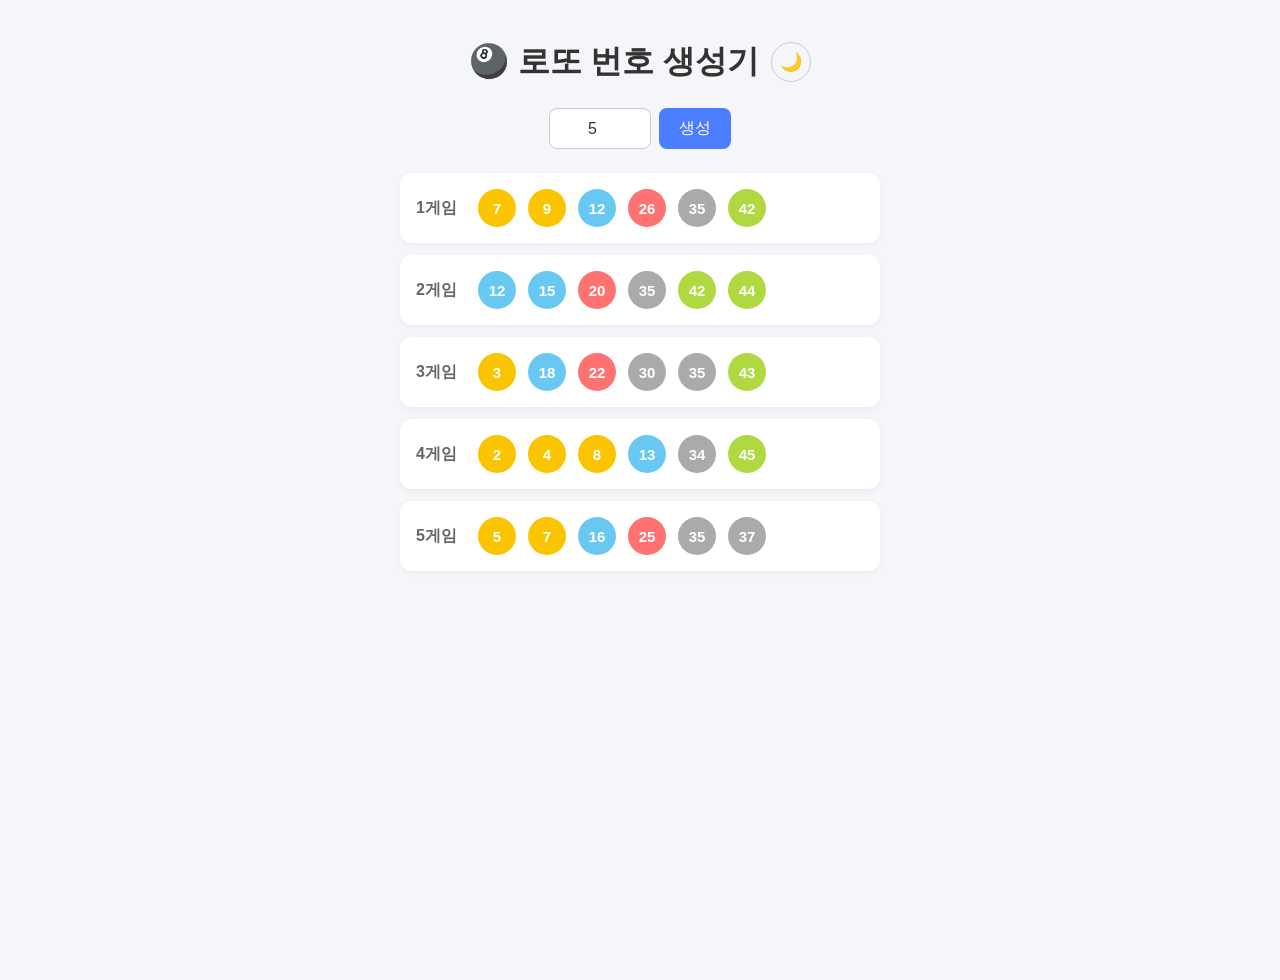
==== index.html @ 3cb98295 "Add dark/light theme toggle Theme persists via localStorage and respects prefers-color-scheme on fir" ====
<!DOCTYPE html>
<html lang="ko">
<head>
<meta charset="UTF-8">
<title>로또 번호 생성기</title>
<style>
  :root {
    --bg: #f4f6fa;
    --text: #333;
    --card-bg: #ffffff;
    --label: #666;
    --input-border: #ccc;
    --input-bg: #ffffff;
    --shadow: rgba(0, 0, 0, 0.05);
    --primary: #4a7dff;
    --primary-hover: #3a66d6;
  }
  [data-theme="dark"] {
    --bg: #1a1d24;
    --text: #e8eaed;
    --card-bg: #2a2e38;
    --label: #aab0bc;
    --input-border: #444a55;
    --input-bg: #2a2e38;
    --shadow: rgba(0, 0, 0, 0.4);
    --primary: #5a8dff;
    --primary-hover: #4a7dff;
  }
  body {
    font-family: 'Apple SD Gothic Neo', sans-serif;
    background: var(--bg);
    color: var(--text);
    display: flex;
    flex-direction: column;
    align-items: center;
    padding: 40px 20px;
    min-height: 100vh;
    margin: 0;
    transition: background 0.2s, color 0.2s;
  }
  .header {
    display: flex;
    align-items: center;
    gap: 12px;
    margin-bottom: 24px;
  }
  h1 { color: var(--text); margin: 0; }
  .theme-toggle {
    background: none;
    border: 1px solid var(--input-border);
    border-radius: 50%;
    width: 40px;
    height: 40px;
    font-size: 18px;
    cursor: pointer;
    padding: 0;
    color: var(--text);
  }
  .theme-toggle:hover { background: var(--card-bg); }
  .controls {
    display: flex;
    gap: 8px;
    margin-bottom: 24px;
  }
  input[type="number"] {
    width: 80px;
    padding: 10px;
    font-size: 16px;
    border: 1px solid var(--input-border);
    background: var(--input-bg);
    color: var(--text);
    border-radius: 8px;
    text-align: center;
  }
  button.primary {
    padding: 10px 20px;
    font-size: 16px;
    background: var(--primary);
    color: white;
    border: none;
    border-radius: 8px;
    cursor: pointer;
  }
  button.primary:hover { background: var(--primary-hover); }
  .games { width: 100%; max-width: 480px; }
  .game {
    background: var(--card-bg);
    padding: 16px;
    margin-bottom: 12px;
    border-radius: 12px;
    box-shadow: 0 2px 6px var(--shadow);
    display: flex;
    align-items: center;
    gap: 12px;
    transition: background 0.2s;
  }
  .label {
    font-weight: bold;
    color: var(--label);
    min-width: 50px;
  }
  .ball {
    width: 38px;
    height: 38px;
    border-radius: 50%;
    color: white;
    font-weight: bold;
    display: flex;
    align-items: center;
    justify-content: center;
    font-size: 15px;
  }
  .b1 { background: #fbc400; }
  .b2 { background: #69c8f2; }
  .b3 { background: #ff7272; }
  .b4 { background: #aaa; }
  .b5 { background: #b0d840; }
</style>
</head>
<body>
  <div class="header">
    <h1>🎱 로또 번호 생성기</h1>
    <button class="theme-toggle" onclick="toggleTheme()" id="themeBtn" aria-label="테마 전환">🌙</button>
  </div>
  <div class="controls">
    <input id="count" type="number" value="5" min="1" max="20">
    <button class="primary" onclick="generate()">생성</button>
  </div>
  <div class="games" id="games"></div>

<script>
  function applyTheme(theme) {
    document.documentElement.setAttribute('data-theme', theme);
    document.getElementById('themeBtn').textContent = theme === 'dark' ? '☀️' : '🌙';
    localStorage.setItem('theme', theme);
  }

  function toggleTheme() {
    const current = document.documentElement.getAttribute('data-theme') || 'light';
    applyTheme(current === 'dark' ? 'light' : 'dark');
  }

  (function initTheme() {
    const saved = localStorage.getItem('theme');
    const prefersDark = window.matchMedia('(prefers-color-scheme: dark)').matches;
    applyTheme(saved || (prefersDark ? 'dark' : 'light'));
  })();

  function generateLotto() {
    const numbers = new Set();
    while (numbers.size < 6) {
      numbers.add(Math.floor(Math.random() * 45) + 1);
    }
    return [...numbers].sort((a, b) => a - b);
  }

  function ballClass(n) {
    if (n <= 9) return 'b1';
    if (n <= 19) return 'b2';
    if (n <= 29) return 'b3';
    if (n <= 39) return 'b4';
    return 'b5';
  }

  function generate() {
    const count = parseInt(document.getElementById('count').value) || 1;
    const container = document.getElementById('games');
    container.innerHTML = '';
    for (let i = 1; i <= count; i++) {
      const game = document.createElement('div');
      game.className = 'game';
      game.innerHTML = `<span class="label">${i}게임</span>` +
        generateLotto().map(n =>
          `<div class="ball ${ballClass(n)}">${n}</div>`
        ).join('');
      container.appendChild(game);
    }
  }

  generate();
</script>
</body>
</html>
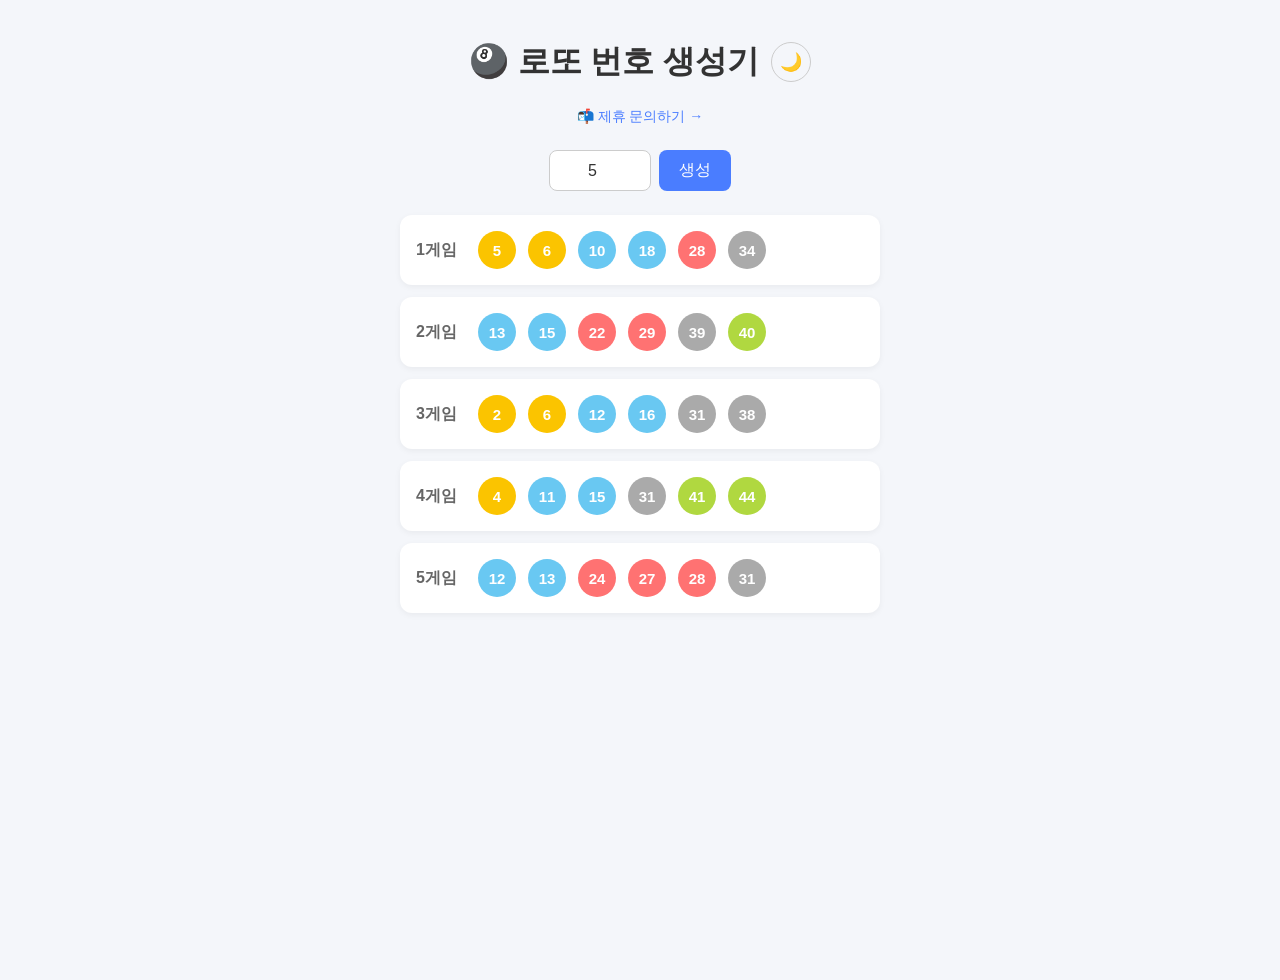
==== commit 0a610955: "Add partnership inquiry form New contact.html submits to Formspree via fetch with in-page success an" ====
--- a/index.html
+++ b/index.html
@@ -57,6 +57,13 @@
     color: var(--text);
   }
   .theme-toggle:hover { background: var(--card-bg); }
+  .contact-link {
+    color: var(--primary);
+    text-decoration: none;
+    font-size: 14px;
+    margin-bottom: 24px;
+  }
+  .contact-link:hover { text-decoration: underline; }
   .controls {
     display: flex;
     gap: 8px;
@@ -122,6 +129,7 @@
     <h1>🎱 로또 번호 생성기</h1>
     <button class="theme-toggle" onclick="toggleTheme()" id="themeBtn" aria-label="테마 전환">🌙</button>
   </div>
+  <a href="contact.html" class="contact-link">📬 제휴 문의하기 →</a>
   <div class="controls">
     <input id="count" type="number" value="5" min="1" max="20">
     <button class="primary" onclick="generate()">생성</button>
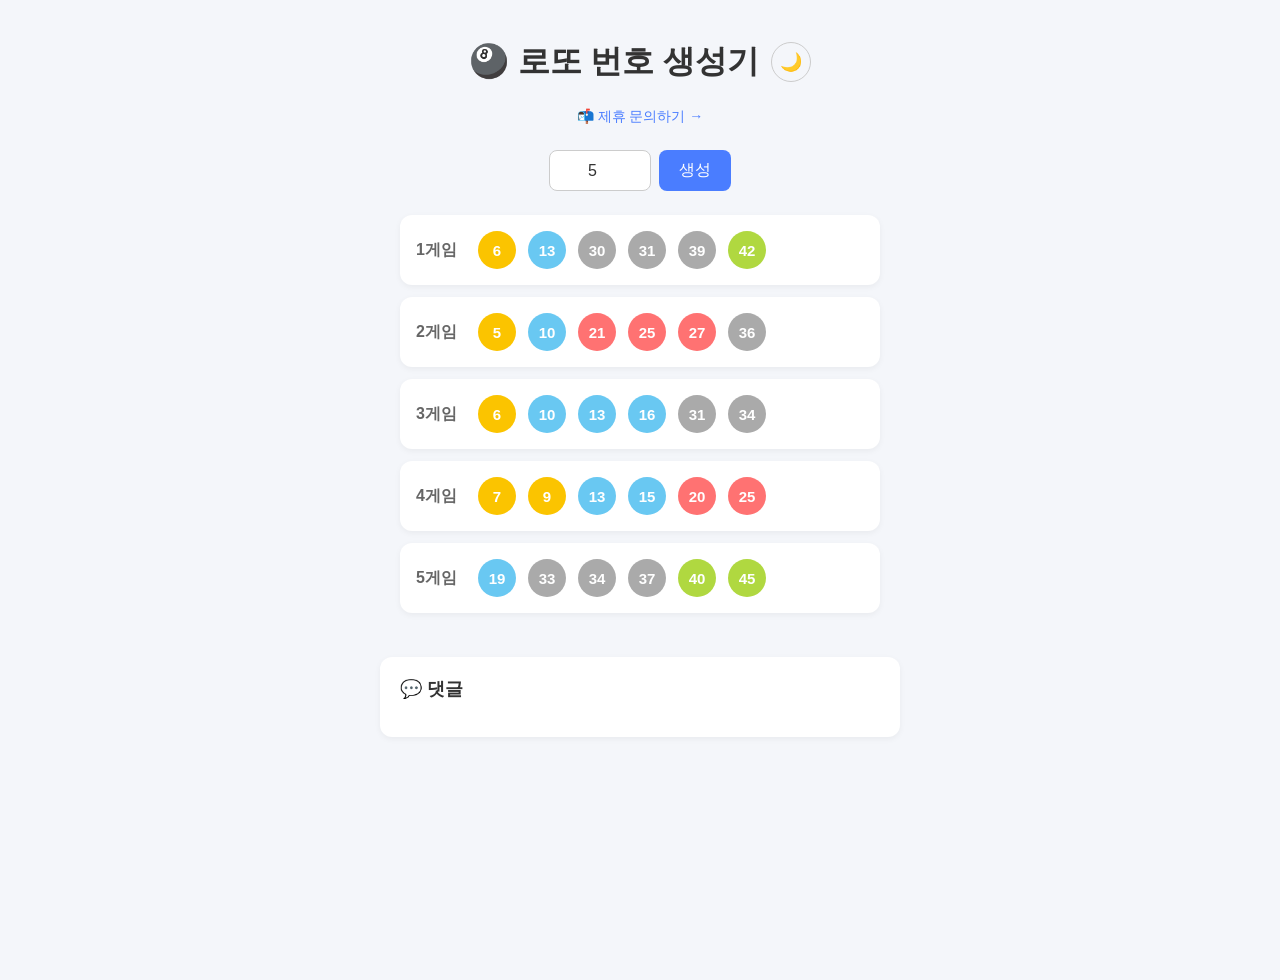
==== commit eb6d33bc: "Add Disqus comments to main page Embeds productbuilder-b1lph4msxo shortname with stable page identif" ====
--- a/index.html
+++ b/index.html
@@ -122,6 +122,21 @@
   .b3 { background: #ff7272; }
   .b4 { background: #aaa; }
   .b5 { background: #b0d840; }
+  .comments {
+    width: 100%;
+    max-width: 480px;
+    margin-top: 32px;
+    padding: 20px;
+    background: var(--card-bg);
+    border-radius: 12px;
+    box-shadow: 0 2px 6px var(--shadow);
+    transition: background 0.2s;
+  }
+  .comments h2 {
+    margin: 0 0 16px;
+    font-size: 18px;
+    color: var(--text);
+  }
 </style>
 </head>
 <body>
@@ -136,6 +151,25 @@
   </div>
   <div class="games" id="games"></div>
 
+  <section class="comments">
+    <h2>💬 댓글</h2>
+    <div id="disqus_thread"></div>
+  </section>
+
+  <script>
+    var disqus_config = function () {
+      this.page.url = 'https://cosmoss77.github.io/claude-builder-test/';
+      this.page.identifier = 'lotto-main';
+    };
+    (function() {
+      var d = document, s = d.createElement('script');
+      s.src = 'https://productbuilder-b1lph4msxo.disqus.com/embed.js';
+      s.setAttribute('data-timestamp', +new Date());
+      (d.head || d.body).appendChild(s);
+    })();
+  </script>
+  <noscript>댓글을 보려면 JavaScript를 활성화해 주세요. <a href="https://disqus.com/?ref_noscript">comments powered by Disqus.</a></noscript>
+
 <script>
   function applyTheme(theme) {
     document.documentElement.setAttribute('data-theme', theme);
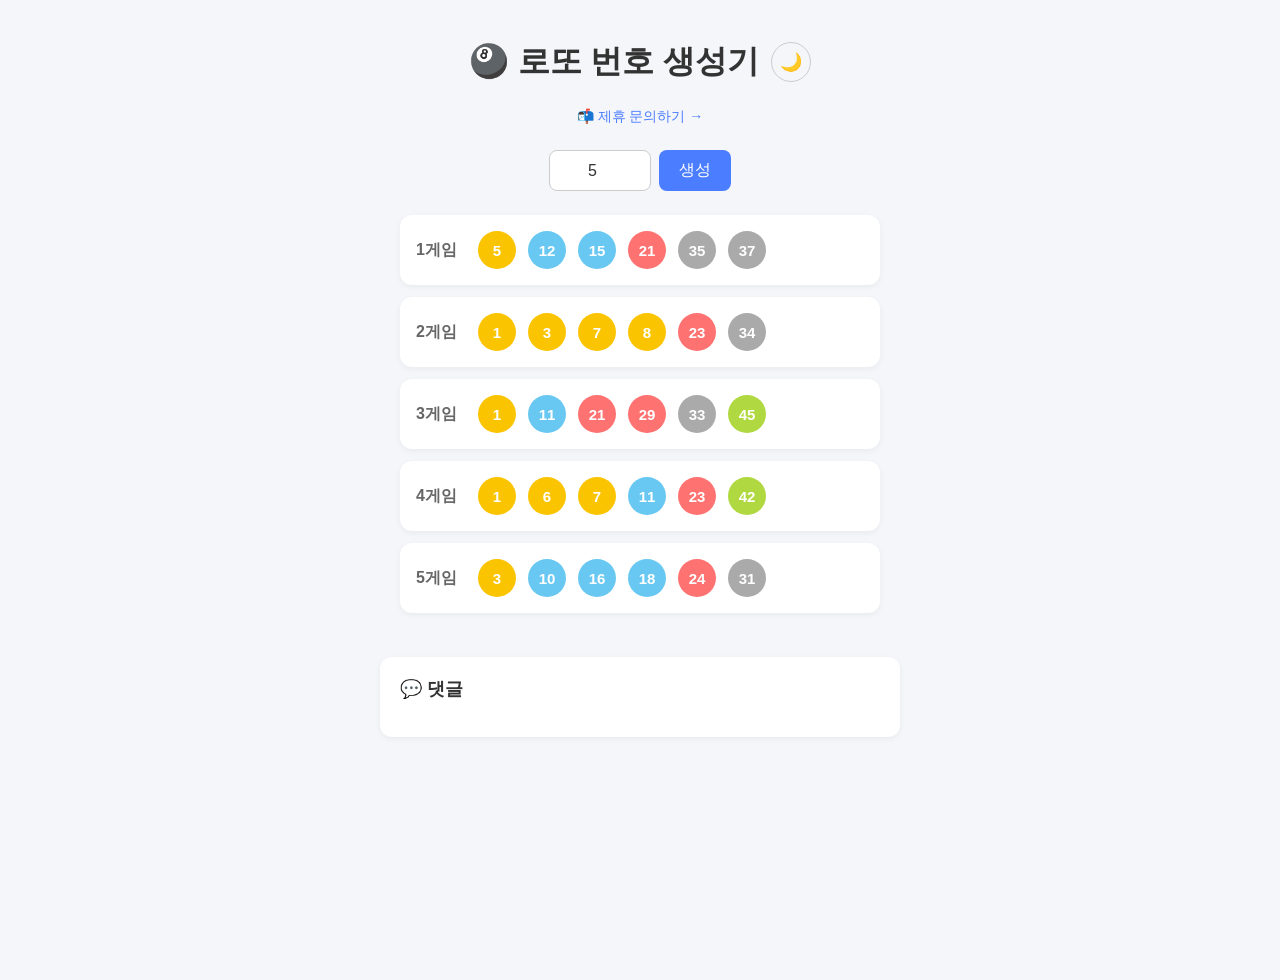
==== commit 119189a4: "Add Google AdSense script Loads adsbygoogle.js with publisher ID ca-pub-5837854875453456 on both pag" ====
--- a/index.html
+++ b/index.html
@@ -3,6 +3,8 @@
 <head>
 <meta charset="UTF-8">
 <title>로또 번호 생성기</title>
+<script async src="https://pagead2.googlesyndication.com/pagead/js/adsbygoogle.js?client=ca-pub-5837854875453456"
+     crossorigin="anonymous"></script>
 <style>
   :root {
     --bg: #f4f6fa;
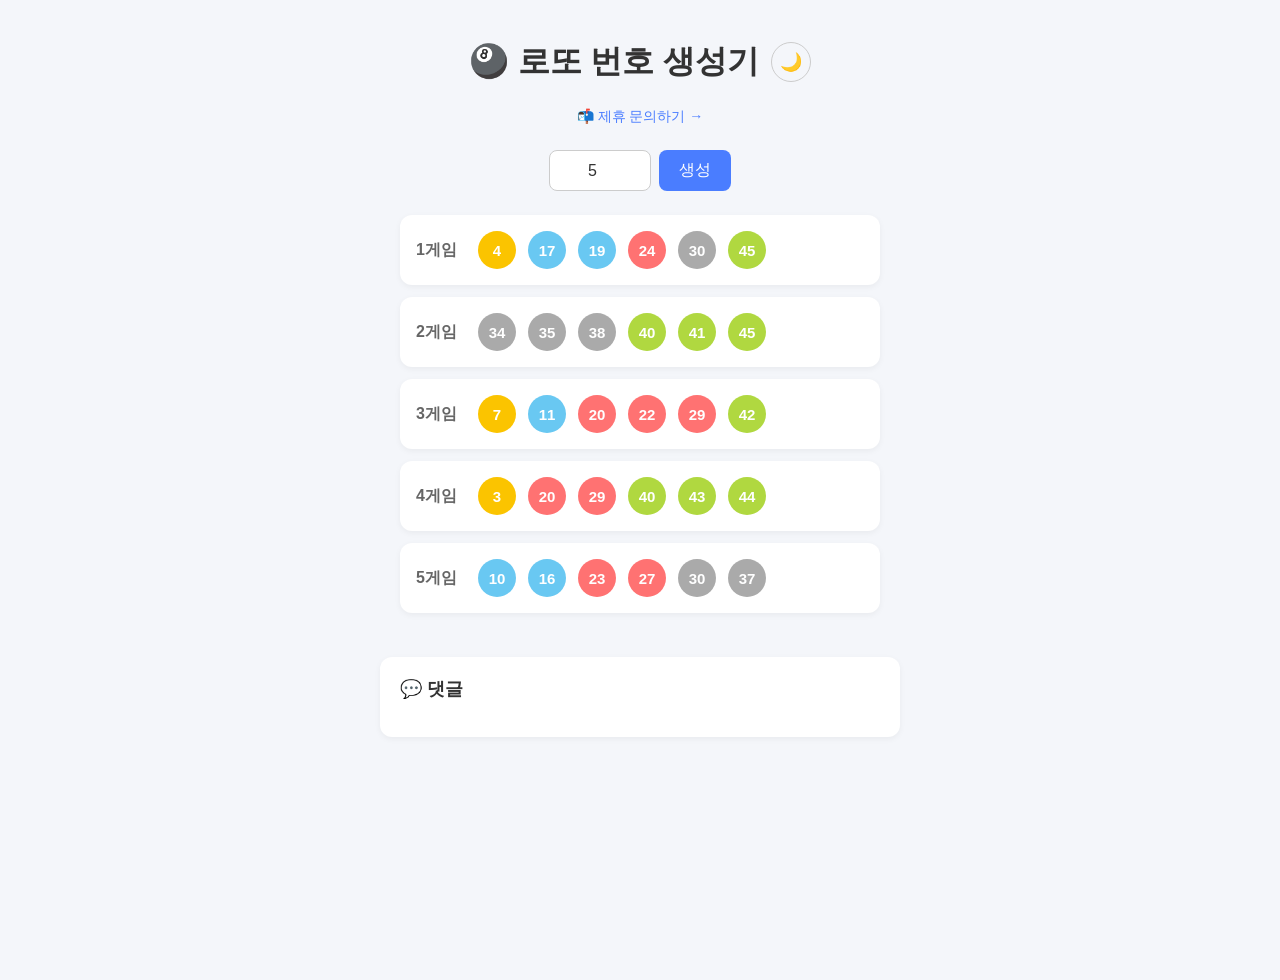
==== commit 9f7a0881: "Add ads.txt and AdSense verification meta tag ads.txt declares pub-5837854875453456 as authorized se" ====
--- a/index.html
+++ b/index.html
@@ -3,6 +3,7 @@
 <head>
 <meta charset="UTF-8">
 <title>로또 번호 생성기</title>
+<meta name="google-adsense-account" content="ca-pub-5837854875453456">
 <script async src="https://pagead2.googlesyndication.com/pagead/js/adsbygoogle.js?client=ca-pub-5837854875453456"
      crossorigin="anonymous"></script>
 <style>
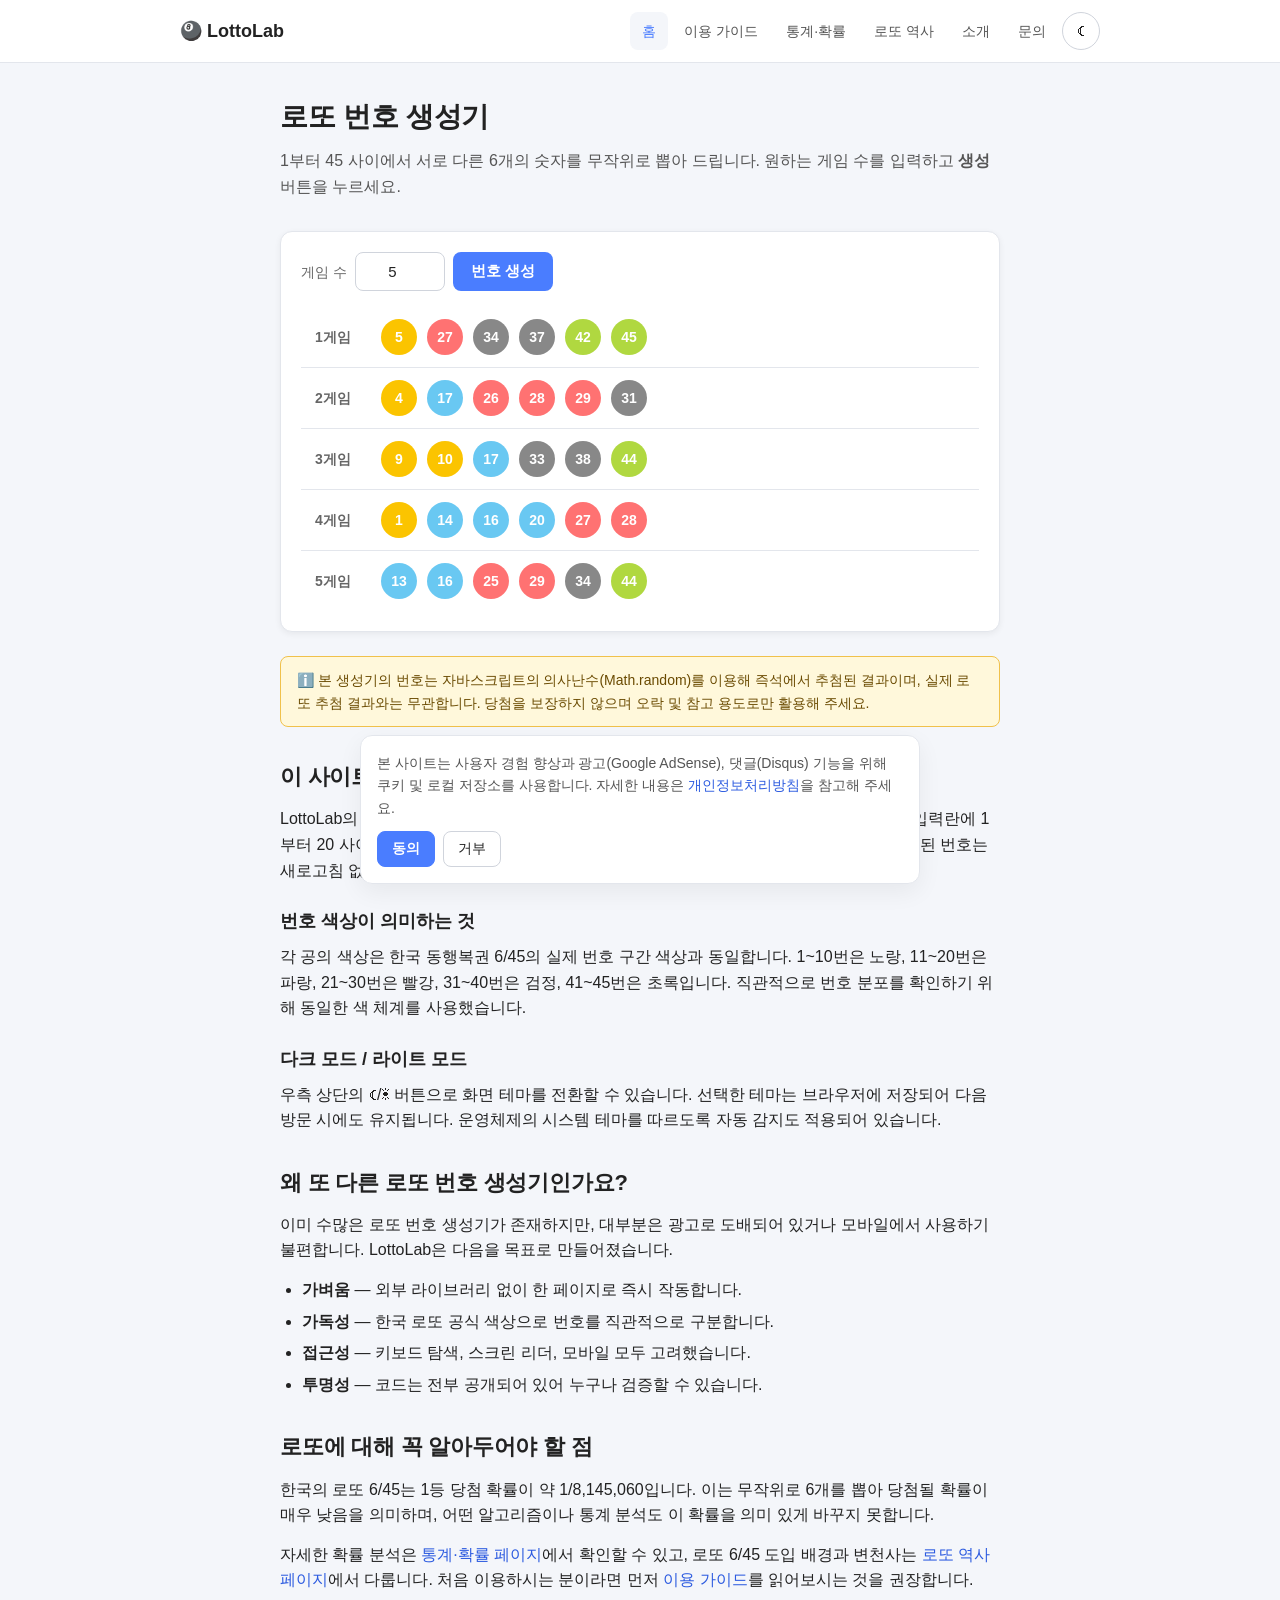
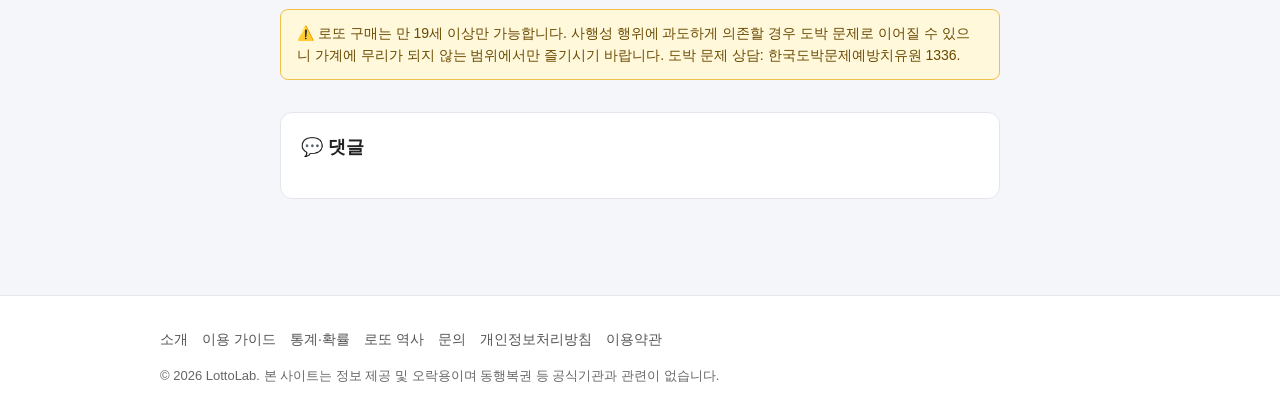
==== commit f97f2b4a: "Restructure site for AdSense quality guidelines Transform single-page generator into a multi-page in" ====
--- a/index.html
+++ b/index.html
@@ -2,195 +2,165 @@
 <html lang="ko">
 <head>
 <meta charset="UTF-8">
-<title>로또 번호 생성기</title>
+<meta name="viewport" content="width=device-width, initial-scale=1">
+<title>로또 번호 생성기 — 무료로 6/45 번호 추천 | LottoLab</title>
+<meta name="description" content="무료로 사용할 수 있는 로또 6/45 번호 생성기. 1~45 사이에서 중복 없이 6개 번호를 무작위로 추천하고, 로또 통계·확률·이용 가이드도 함께 제공합니다.">
+<meta name="keywords" content="로또 번호 생성기, 로또 6/45, 로또 자동 번호, 로또 추천, 로또 통계">
+<meta name="author" content="LottoLab">
+<meta name="robots" content="index, follow">
+<link rel="canonical" href="https://cosmoss77.github.io/claude-builder-test/">
+<link rel="icon" type="image/svg+xml" href="favicon.svg">
+<link rel="stylesheet" href="style.css">
+<meta property="og:type" content="website">
+<meta property="og:title" content="로또 번호 생성기 — 무료 6/45 번호 추천">
+<meta property="og:description" content="중복 없이 1~45 중 6개를 즉시 추천. 로또 통계와 이용 가이드까지 한 곳에서.">
+<meta property="og:url" content="https://cosmoss77.github.io/claude-builder-test/">
+<meta property="og:locale" content="ko_KR">
+<meta name="twitter:card" content="summary">
 <meta name="google-adsense-account" content="ca-pub-5837854875453456">
-<script async src="https://pagead2.googlesyndication.com/pagead/js/adsbygoogle.js?client=ca-pub-5837854875453456"
-     crossorigin="anonymous"></script>
-<style>
-  :root {
-    --bg: #f4f6fa;
-    --text: #333;
-    --card-bg: #ffffff;
-    --label: #666;
-    --input-border: #ccc;
-    --input-bg: #ffffff;
-    --shadow: rgba(0, 0, 0, 0.05);
-    --primary: #4a7dff;
-    --primary-hover: #3a66d6;
-  }
-  [data-theme="dark"] {
-    --bg: #1a1d24;
-    --text: #e8eaed;
-    --card-bg: #2a2e38;
-    --label: #aab0bc;
-    --input-border: #444a55;
-    --input-bg: #2a2e38;
-    --shadow: rgba(0, 0, 0, 0.4);
-    --primary: #5a8dff;
-    --primary-hover: #4a7dff;
-  }
-  body {
-    font-family: 'Apple SD Gothic Neo', sans-serif;
-    background: var(--bg);
-    color: var(--text);
-    display: flex;
-    flex-direction: column;
-    align-items: center;
-    padding: 40px 20px;
-    min-height: 100vh;
-    margin: 0;
-    transition: background 0.2s, color 0.2s;
-  }
-  .header {
-    display: flex;
-    align-items: center;
-    gap: 12px;
-    margin-bottom: 24px;
-  }
-  h1 { color: var(--text); margin: 0; }
-  .theme-toggle {
-    background: none;
-    border: 1px solid var(--input-border);
-    border-radius: 50%;
-    width: 40px;
-    height: 40px;
-    font-size: 18px;
-    cursor: pointer;
-    padding: 0;
-    color: var(--text);
-  }
-  .theme-toggle:hover { background: var(--card-bg); }
-  .contact-link {
-    color: var(--primary);
-    text-decoration: none;
-    font-size: 14px;
-    margin-bottom: 24px;
-  }
-  .contact-link:hover { text-decoration: underline; }
-  .controls {
-    display: flex;
-    gap: 8px;
-    margin-bottom: 24px;
-  }
-  input[type="number"] {
-    width: 80px;
-    padding: 10px;
-    font-size: 16px;
-    border: 1px solid var(--input-border);
-    background: var(--input-bg);
-    color: var(--text);
-    border-radius: 8px;
-    text-align: center;
-  }
-  button.primary {
-    padding: 10px 20px;
-    font-size: 16px;
-    background: var(--primary);
-    color: white;
-    border: none;
-    border-radius: 8px;
-    cursor: pointer;
-  }
-  button.primary:hover { background: var(--primary-hover); }
-  .games { width: 100%; max-width: 480px; }
-  .game {
-    background: var(--card-bg);
-    padding: 16px;
-    margin-bottom: 12px;
-    border-radius: 12px;
-    box-shadow: 0 2px 6px var(--shadow);
-    display: flex;
-    align-items: center;
-    gap: 12px;
-    transition: background 0.2s;
-  }
-  .label {
-    font-weight: bold;
-    color: var(--label);
-    min-width: 50px;
-  }
-  .ball {
-    width: 38px;
-    height: 38px;
-    border-radius: 50%;
-    color: white;
-    font-weight: bold;
-    display: flex;
-    align-items: center;
-    justify-content: center;
-    font-size: 15px;
-  }
-  .b1 { background: #fbc400; }
-  .b2 { background: #69c8f2; }
-  .b3 { background: #ff7272; }
-  .b4 { background: #aaa; }
-  .b5 { background: #b0d840; }
-  .comments {
-    width: 100%;
-    max-width: 480px;
-    margin-top: 32px;
-    padding: 20px;
-    background: var(--card-bg);
-    border-radius: 12px;
-    box-shadow: 0 2px 6px var(--shadow);
-    transition: background 0.2s;
-  }
-  .comments h2 {
-    margin: 0 0 16px;
-    font-size: 18px;
-    color: var(--text);
-  }
-</style>
+<script async src="https://pagead2.googlesyndication.com/pagead/js/adsbygoogle.js?client=ca-pub-5837854875453456" crossorigin="anonymous"></script>
+<script type="application/ld+json">
+{
+  "@context": "https://schema.org",
+  "@type": "WebApplication",
+  "name": "LottoLab 로또 번호 생성기",
+  "url": "https://cosmoss77.github.io/claude-builder-test/",
+  "applicationCategory": "UtilityApplication",
+  "operatingSystem": "Any",
+  "description": "무료 로또 6/45 번호 생성기. 통계, 확률, 이용 가이드 제공.",
+  "inLanguage": "ko",
+  "offers": { "@type": "Offer", "price": "0", "priceCurrency": "KRW" }
+}
+</script>
 </head>
 <body>
-  <div class="header">
-    <h1>🎱 로또 번호 생성기</h1>
-    <button class="theme-toggle" onclick="toggleTheme()" id="themeBtn" aria-label="테마 전환">🌙</button>
-  </div>
-  <a href="contact.html" class="contact-link">📬 제휴 문의하기 →</a>
-  <div class="controls">
-    <input id="count" type="number" value="5" min="1" max="20">
-    <button class="primary" onclick="generate()">생성</button>
-  </div>
-  <div class="games" id="games"></div>
+<a href="#main" class="skip-link">본문 바로가기</a>
+
+<header class="site-header">
+  <div class="site-header-inner">
+    <a href="index.html" class="brand">🎱 LottoLab</a>
+    <button class="nav-toggle" onclick="toggleNav()" aria-label="메뉴 열기">☰</button>
+    <nav class="site-nav" id="siteNav" aria-label="주요 메뉴">
+      <a href="index.html">홈</a>
+      <a href="guide.html">이용 가이드</a>
+      <a href="statistics.html">통계·확률</a>
+      <a href="history.html">로또 역사</a>
+      <a href="about.html">소개</a>
+      <a href="contact.html">문의</a>
+      <button class="theme-toggle" onclick="toggleTheme()" id="themeBtn" aria-label="테마 전환">☾</button>
+    </nav>
+  </div>
+</header>
+
+<main id="main">
+  <h1 class="page-title">로또 번호 생성기</h1>
+  <p class="page-lead">
+    1부터 45 사이에서 서로 다른 6개의 숫자를 무작위로 뽑아 드립니다.
+    원하는 게임 수를 입력하고 <strong>생성</strong> 버튼을 누르세요.
+  </p>
+
+  <section class="generator" aria-labelledby="genHeading">
+    <h2 id="genHeading" class="visually-hidden" style="position:absolute;left:-9999px;">번호 생성</h2>
+    <div class="controls">
+      <label for="count">게임 수</label>
+      <input id="count" type="number" value="5" min="1" max="20" aria-label="생성할 게임 수 (최대 20)">
+      <button class="primary" onclick="generate()">번호 생성</button>
+    </div>
+    <div id="games" aria-live="polite"></div>
+  </section>
+
+  <div class="notice">
+    ℹ️ 본 생성기의 번호는 자바스크립트의 의사난수(Math.random)를 이용해 즉석에서 추첨된 결과이며,
+    실제 로또 추첨 결과와는 무관합니다. 당첨을 보장하지 않으며 오락 및 참고 용도로만 활용해 주세요.
+  </div>
+
+  <article>
+    <h2>이 사이트의 사용법</h2>
+    <p>
+      LottoLab의 번호 생성기는 별도의 가입이나 결제 없이 누구나 무료로 사용할 수 있습니다.
+      입력란에 1부터 20 사이의 숫자를 적고 <strong>번호 생성</strong>을 누르면 그만큼의 게임이
+      한 번에 출력됩니다. 출력된 번호는 새로고침 없이도 버튼을 다시 눌러 새로 뽑을 수 있습니다.
+    </p>
+    <h3>번호 색상이 의미하는 것</h3>
+    <p>
+      각 공의 색상은 한국 동행복권 6/45의 실제 번호 구간 색상과 동일합니다.
+      1~10번은 노랑, 11~20번은 파랑, 21~30번은 빨강, 31~40번은 검정, 41~45번은 초록입니다.
+      직관적으로 번호 분포를 확인하기 위해 동일한 색 체계를 사용했습니다.
+    </p>
+    <h3>다크 모드 / 라이트 모드</h3>
+    <p>
+      우측 상단의 ☾/☀ 버튼으로 화면 테마를 전환할 수 있습니다.
+      선택한 테마는 브라우저에 저장되어 다음 방문 시에도 유지됩니다.
+      운영체제의 시스템 테마를 따르도록 자동 감지도 적용되어 있습니다.
+    </p>
+
+    <h2>왜 또 다른 로또 번호 생성기인가요?</h2>
+    <p>
+      이미 수많은 로또 번호 생성기가 존재하지만, 대부분은 광고로 도배되어 있거나
+      모바일에서 사용하기 불편합니다. LottoLab은 다음을 목표로 만들어졌습니다.
+    </p>
+    <ul>
+      <li><strong>가벼움</strong> — 외부 라이브러리 없이 한 페이지로 즉시 작동합니다.</li>
+      <li><strong>가독성</strong> — 한국 로또 공식 색상으로 번호를 직관적으로 구분합니다.</li>
+      <li><strong>접근성</strong> — 키보드 탐색, 스크린 리더, 모바일 모두 고려했습니다.</li>
+      <li><strong>투명성</strong> — 코드는 전부 공개되어 있어 누구나 검증할 수 있습니다.</li>
+    </ul>
+
+    <h2>로또에 대해 꼭 알아두어야 할 점</h2>
+    <p>
+      한국의 로또 6/45는 1등 당첨 확률이 약 1/8,145,060입니다.
+      이는 무작위로 6개를 뽑아 당첨될 확률이 매우 낮음을 의미하며,
+      어떤 알고리즘이나 통계 분석도 이 확률을 의미 있게 바꾸지 못합니다.
+    </p>
+    <p>
+      자세한 확률 분석은 <a href="statistics.html">통계·확률 페이지</a>에서 확인할 수 있고,
+      로또 6/45 도입 배경과 변천사는 <a href="history.html">로또 역사 페이지</a>에서 다룹니다.
+      처음 이용하시는 분이라면 먼저 <a href="guide.html">이용 가이드</a>를 읽어보시는 것을 권장합니다.
+    </p>
+
+    <div class="notice">
+      ⚠️ 로또 구매는 만 19세 이상만 가능합니다. 사행성 행위에 과도하게 의존할 경우
+      도박 문제로 이어질 수 있으니 가계에 무리가 되지 않는 범위에서만 즐기시기 바랍니다.
+      도박 문제 상담: 한국도박문제예방치유원 1336.
+    </div>
+  </article>
 
   <section class="comments">
     <h2>💬 댓글</h2>
     <div id="disqus_thread"></div>
   </section>
-
-  <script>
-    var disqus_config = function () {
-      this.page.url = 'https://cosmoss77.github.io/claude-builder-test/';
-      this.page.identifier = 'lotto-main';
-    };
-    (function() {
-      var d = document, s = d.createElement('script');
-      s.src = 'https://productbuilder-b1lph4msxo.disqus.com/embed.js';
-      s.setAttribute('data-timestamp', +new Date());
-      (d.head || d.body).appendChild(s);
-    })();
-  </script>
-  <noscript>댓글을 보려면 JavaScript를 활성화해 주세요. <a href="https://disqus.com/?ref_noscript">comments powered by Disqus.</a></noscript>
-
+</main>
+
+<footer class="site-footer">
+  <div class="site-footer-inner">
+    <div class="footer-links">
+      <a href="about.html">소개</a>
+      <a href="guide.html">이용 가이드</a>
+      <a href="statistics.html">통계·확률</a>
+      <a href="history.html">로또 역사</a>
+      <a href="contact.html">문의</a>
+      <a href="privacy.html">개인정보처리방침</a>
+      <a href="terms.html">이용약관</a>
+    </div>
+    <div class="footer-meta">
+      © 2026 LottoLab. 본 사이트는 정보 제공 및 오락용이며 동행복권 등 공식기관과 관련이 없습니다.
+    </div>
+  </div>
+</footer>
+
+<div class="consent" id="consentBanner" role="dialog" aria-label="쿠키 동의">
+  <p>
+    본 사이트는 사용자 경험 향상과 광고(Google AdSense), 댓글(Disqus) 기능을 위해 쿠키 및 로컬 저장소를 사용합니다.
+    자세한 내용은 <a href="privacy.html">개인정보처리방침</a>을 참고해 주세요.
+  </p>
+  <div class="actions">
+    <button class="primary" onclick="setConsent('accepted')">동의</button>
+    <button onclick="setConsent('declined')">거부</button>
+  </div>
+</div>
+
+<script src="site.js"></script>
 <script>
-  function applyTheme(theme) {
-    document.documentElement.setAttribute('data-theme', theme);
-    document.getElementById('themeBtn').textContent = theme === 'dark' ? '☀️' : '🌙';
-    localStorage.setItem('theme', theme);
-  }
-
-  function toggleTheme() {
-    const current = document.documentElement.getAttribute('data-theme') || 'light';
-    applyTheme(current === 'dark' ? 'light' : 'dark');
-  }
-
-  (function initTheme() {
-    const saved = localStorage.getItem('theme');
-    const prefersDark = window.matchMedia('(prefers-color-scheme: dark)').matches;
-    applyTheme(saved || (prefersDark ? 'dark' : 'light'));
-  })();
-
   function generateLotto() {
     const numbers = new Set();
     while (numbers.size < 6) {
@@ -198,17 +168,19 @@
     }
     return [...numbers].sort((a, b) => a - b);
   }
-
   function ballClass(n) {
-    if (n <= 9) return 'b1';
-    if (n <= 19) return 'b2';
-    if (n <= 29) return 'b3';
-    if (n <= 39) return 'b4';
+    if (n <= 10) return 'b1';
+    if (n <= 20) return 'b2';
+    if (n <= 30) return 'b3';
+    if (n <= 40) return 'b4';
     return 'b5';
   }
-
   function generate() {
-    const count = parseInt(document.getElementById('count').value) || 1;
+    const input = document.getElementById('count');
+    let count = parseInt(input.value, 10);
+    if (isNaN(count) || count < 1) count = 1;
+    if (count > 20) count = 20;
+    input.value = count;
     const container = document.getElementById('games');
     container.innerHTML = '';
     for (let i = 1; i <= count; i++) {
@@ -216,13 +188,26 @@
       game.className = 'game';
       game.innerHTML = `<span class="label">${i}게임</span>` +
         generateLotto().map(n =>
-          `<div class="ball ${ballClass(n)}">${n}</div>`
+          `<div class="ball ${ballClass(n)}" aria-label="번호 ${n}">${n}</div>`
         ).join('');
       container.appendChild(game);
     }
   }
-
   generate();
 </script>
+
+<script>
+  var disqus_config = function () {
+    this.page.url = 'https://cosmoss77.github.io/claude-builder-test/';
+    this.page.identifier = 'lotto-main';
+  };
+  (function() {
+    var d = document, s = d.createElement('script');
+    s.src = 'https://productbuilder-b1lph4msxo.disqus.com/embed.js';
+    s.setAttribute('data-timestamp', +new Date());
+    (d.head || d.body).appendChild(s);
+  })();
+</script>
+<noscript>댓글을 보려면 JavaScript를 활성화해 주세요. <a href="https://disqus.com/?ref_noscript">comments powered by Disqus.</a></noscript>
 </body>
 </html>
--- a/style.css
+++ b/style.css
@@ -0,0 +1,375 @@
+:root {
+  --bg: #f4f6fa;
+  --text: #222;
+  --text-soft: #555;
+  --card-bg: #ffffff;
+  --label: #666;
+  --input-border: #d0d4dc;
+  --input-bg: #ffffff;
+  --shadow: rgba(0, 0, 0, 0.06);
+  --primary: #4a7dff;
+  --primary-hover: #3a66d6;
+  --link: #2c5be0;
+  --border: #e3e6ec;
+  --success: #2ea44f;
+  --error: #d73a49;
+  --warning-bg: #fff8db;
+  --warning-border: #f0c14b;
+  --warning-text: #6a4a00;
+}
+[data-theme="dark"] {
+  --bg: #14171d;
+  --text: #e8eaed;
+  --text-soft: #b8bcc6;
+  --card-bg: #20242c;
+  --label: #aab0bc;
+  --input-border: #3a4150;
+  --input-bg: #20242c;
+  --shadow: rgba(0, 0, 0, 0.4);
+  --primary: #6a96ff;
+  --primary-hover: #5a8dff;
+  --link: #80a8ff;
+  --border: #2a2f38;
+  --success: #3fb950;
+  --error: #f85149;
+  --warning-bg: #3a2f10;
+  --warning-border: #8a6b1f;
+  --warning-text: #f0d68c;
+}
+
+* { box-sizing: border-box; }
+
+html { scroll-behavior: smooth; }
+
+body {
+  font-family: 'Apple SD Gothic Neo', -apple-system, BlinkMacSystemFont,
+               'Segoe UI', 'Malgun Gothic', sans-serif;
+  background: var(--bg);
+  color: var(--text);
+  margin: 0;
+  line-height: 1.6;
+  transition: background 0.2s, color 0.2s;
+}
+
+a { color: var(--link); text-decoration: none; }
+a:hover { text-decoration: underline; }
+
+.skip-link {
+  position: absolute;
+  left: -9999px;
+  top: 8px;
+  padding: 8px 12px;
+  background: var(--primary);
+  color: white;
+  border-radius: 4px;
+  z-index: 1000;
+}
+.skip-link:focus { left: 8px; }
+
+/* ===== Site header / nav ===== */
+.site-header {
+  background: var(--card-bg);
+  border-bottom: 1px solid var(--border);
+  position: sticky;
+  top: 0;
+  z-index: 50;
+}
+.site-header-inner {
+  max-width: 960px;
+  margin: 0 auto;
+  padding: 12px 20px;
+  display: flex;
+  align-items: center;
+  justify-content: space-between;
+  gap: 16px;
+}
+.brand {
+  font-weight: 800;
+  font-size: 18px;
+  color: var(--text);
+  text-decoration: none;
+  white-space: nowrap;
+}
+.brand:hover { text-decoration: none; }
+.nav-toggle {
+  display: none;
+  background: none;
+  border: 1px solid var(--input-border);
+  border-radius: 8px;
+  padding: 6px 10px;
+  font-size: 18px;
+  cursor: pointer;
+  color: var(--text);
+}
+.site-nav {
+  display: flex;
+  gap: 4px;
+  align-items: center;
+  flex-wrap: wrap;
+}
+.site-nav a {
+  padding: 8px 12px;
+  border-radius: 8px;
+  color: var(--text-soft);
+  font-size: 14px;
+  font-weight: 500;
+}
+.site-nav a:hover { background: var(--bg); text-decoration: none; }
+.site-nav a.active { color: var(--primary); background: var(--bg); }
+.theme-toggle {
+  background: none;
+  border: 1px solid var(--input-border);
+  border-radius: 50%;
+  width: 38px;
+  height: 38px;
+  font-size: 16px;
+  cursor: pointer;
+  padding: 0;
+  color: var(--text);
+}
+.theme-toggle:hover { background: var(--bg); }
+
+@media (max-width: 720px) {
+  .nav-toggle { display: inline-flex; }
+  .site-nav {
+    display: none;
+    position: absolute;
+    top: 100%;
+    left: 0; right: 0;
+    background: var(--card-bg);
+    border-bottom: 1px solid var(--border);
+    flex-direction: column;
+    align-items: stretch;
+    padding: 8px;
+  }
+  .site-nav.open { display: flex; }
+  .site-nav a { padding: 12px; }
+}
+
+/* ===== Main / page layout ===== */
+main {
+  max-width: 760px;
+  margin: 0 auto;
+  padding: 32px 20px 64px;
+}
+.page-title {
+  font-size: 28px;
+  margin: 0 0 8px;
+  letter-spacing: -0.01em;
+}
+.page-lead {
+  color: var(--text-soft);
+  margin: 0 0 32px;
+  font-size: 16px;
+}
+article h2 {
+  font-size: 22px;
+  margin: 32px 0 12px;
+  letter-spacing: -0.01em;
+}
+article h3 {
+  font-size: 18px;
+  margin: 24px 0 8px;
+}
+article p { margin: 0 0 14px; }
+article ul, article ol { padding-left: 22px; margin: 0 0 14px; }
+article li { margin-bottom: 6px; }
+article table {
+  width: 100%;
+  border-collapse: collapse;
+  margin: 16px 0;
+  font-size: 14px;
+}
+article th, article td {
+  padding: 10px 12px;
+  border: 1px solid var(--border);
+  text-align: left;
+}
+article th { background: var(--bg); font-weight: 600; }
+article blockquote {
+  border-left: 3px solid var(--primary);
+  margin: 16px 0;
+  padding: 8px 16px;
+  color: var(--text-soft);
+  background: var(--card-bg);
+}
+.notice {
+  background: var(--warning-bg);
+  border: 1px solid var(--warning-border);
+  color: var(--warning-text);
+  padding: 12px 16px;
+  border-radius: 8px;
+  margin: 16px 0;
+  font-size: 14px;
+}
+.card {
+  background: var(--card-bg);
+  border: 1px solid var(--border);
+  border-radius: 12px;
+  padding: 20px;
+  box-shadow: 0 2px 6px var(--shadow);
+}
+.card + .card { margin-top: 16px; }
+
+/* ===== Lotto generator ===== */
+.generator {
+  background: var(--card-bg);
+  border: 1px solid var(--border);
+  border-radius: 12px;
+  padding: 20px;
+  box-shadow: 0 2px 6px var(--shadow);
+  margin-bottom: 24px;
+}
+.controls {
+  display: flex;
+  gap: 8px;
+  align-items: center;
+  flex-wrap: wrap;
+  margin-bottom: 16px;
+}
+.controls label { font-size: 14px; color: var(--label); }
+input[type="number"], input[type="text"], input[type="email"], textarea {
+  padding: 10px 12px;
+  font-size: 15px;
+  font-family: inherit;
+  border: 1px solid var(--input-border);
+  background: var(--input-bg);
+  color: var(--text);
+  border-radius: 8px;
+  width: 100%;
+}
+input[type="number"] { width: 90px; text-align: center; }
+input:focus, textarea:focus { outline: none; border-color: var(--primary); }
+button.primary {
+  padding: 10px 18px;
+  font-size: 15px;
+  background: var(--primary);
+  color: white;
+  border: none;
+  border-radius: 8px;
+  cursor: pointer;
+  font-weight: 600;
+}
+button.primary:hover:not(:disabled) { background: var(--primary-hover); }
+button.primary:disabled { opacity: 0.6; cursor: not-allowed; }
+
+.game {
+  display: flex;
+  align-items: center;
+  gap: 10px;
+  padding: 12px 14px;
+  border-top: 1px solid var(--border);
+  flex-wrap: wrap;
+}
+.game:first-child { border-top: none; }
+.game .label {
+  font-weight: 700;
+  color: var(--label);
+  min-width: 56px;
+  font-size: 14px;
+}
+.ball {
+  width: 36px;
+  height: 36px;
+  border-radius: 50%;
+  color: white;
+  font-weight: 700;
+  display: inline-flex;
+  align-items: center;
+  justify-content: center;
+  font-size: 14px;
+  flex-shrink: 0;
+}
+.b1 { background: #fbc400; }
+.b2 { background: #69c8f2; }
+.b3 { background: #ff7272; }
+.b4 { background: #888; }
+.b5 { background: #b0d840; }
+
+/* ===== Forms ===== */
+form .field { margin-bottom: 14px; }
+form label.block {
+  display: block;
+  font-size: 14px;
+  font-weight: 600;
+  color: var(--label);
+  margin-bottom: 6px;
+}
+form label .required { color: var(--error); margin-left: 4px; }
+textarea { min-height: 120px; resize: vertical; }
+.status {
+  margin-top: 12px;
+  padding: 10px 14px;
+  border-radius: 8px;
+  font-size: 14px;
+  text-align: center;
+  display: none;
+}
+.status.show { display: block; }
+.status.success { background: var(--success); color: white; }
+.status.error { background: var(--error); color: white; }
+
+/* ===== Footer ===== */
+.site-footer {
+  background: var(--card-bg);
+  border-top: 1px solid var(--border);
+  padding: 32px 20px;
+  margin-top: 32px;
+  color: var(--text-soft);
+  font-size: 14px;
+}
+.site-footer-inner {
+  max-width: 960px;
+  margin: 0 auto;
+  display: grid;
+  gap: 16px;
+  grid-template-columns: 1fr;
+}
+.footer-links { display: flex; flex-wrap: wrap; gap: 14px; }
+.footer-links a { color: var(--text-soft); }
+.footer-meta { font-size: 13px; color: var(--label); }
+
+/* ===== Cookie consent ===== */
+.consent {
+  position: fixed;
+  bottom: 16px;
+  left: 16px;
+  right: 16px;
+  max-width: 560px;
+  margin: 0 auto;
+  background: var(--card-bg);
+  border: 1px solid var(--border);
+  border-radius: 12px;
+  padding: 16px;
+  box-shadow: 0 8px 24px var(--shadow);
+  font-size: 14px;
+  z-index: 100;
+  display: none;
+}
+.consent.show { display: block; }
+.consent p { margin: 0 0 12px; color: var(--text-soft); }
+.consent .actions { display: flex; gap: 8px; flex-wrap: wrap; }
+.consent button {
+  padding: 8px 14px;
+  border-radius: 8px;
+  border: 1px solid var(--input-border);
+  background: var(--card-bg);
+  color: var(--text);
+  cursor: pointer;
+  font-size: 14px;
+}
+.consent button.primary {
+  background: var(--primary);
+  border-color: var(--primary);
+  color: white;
+}
+
+/* ===== Comments ===== */
+.comments {
+  margin-top: 32px;
+  padding: 20px;
+  background: var(--card-bg);
+  border: 1px solid var(--border);
+  border-radius: 12px;
+}
+.comments h2 { margin: 0 0 16px; font-size: 18px; }
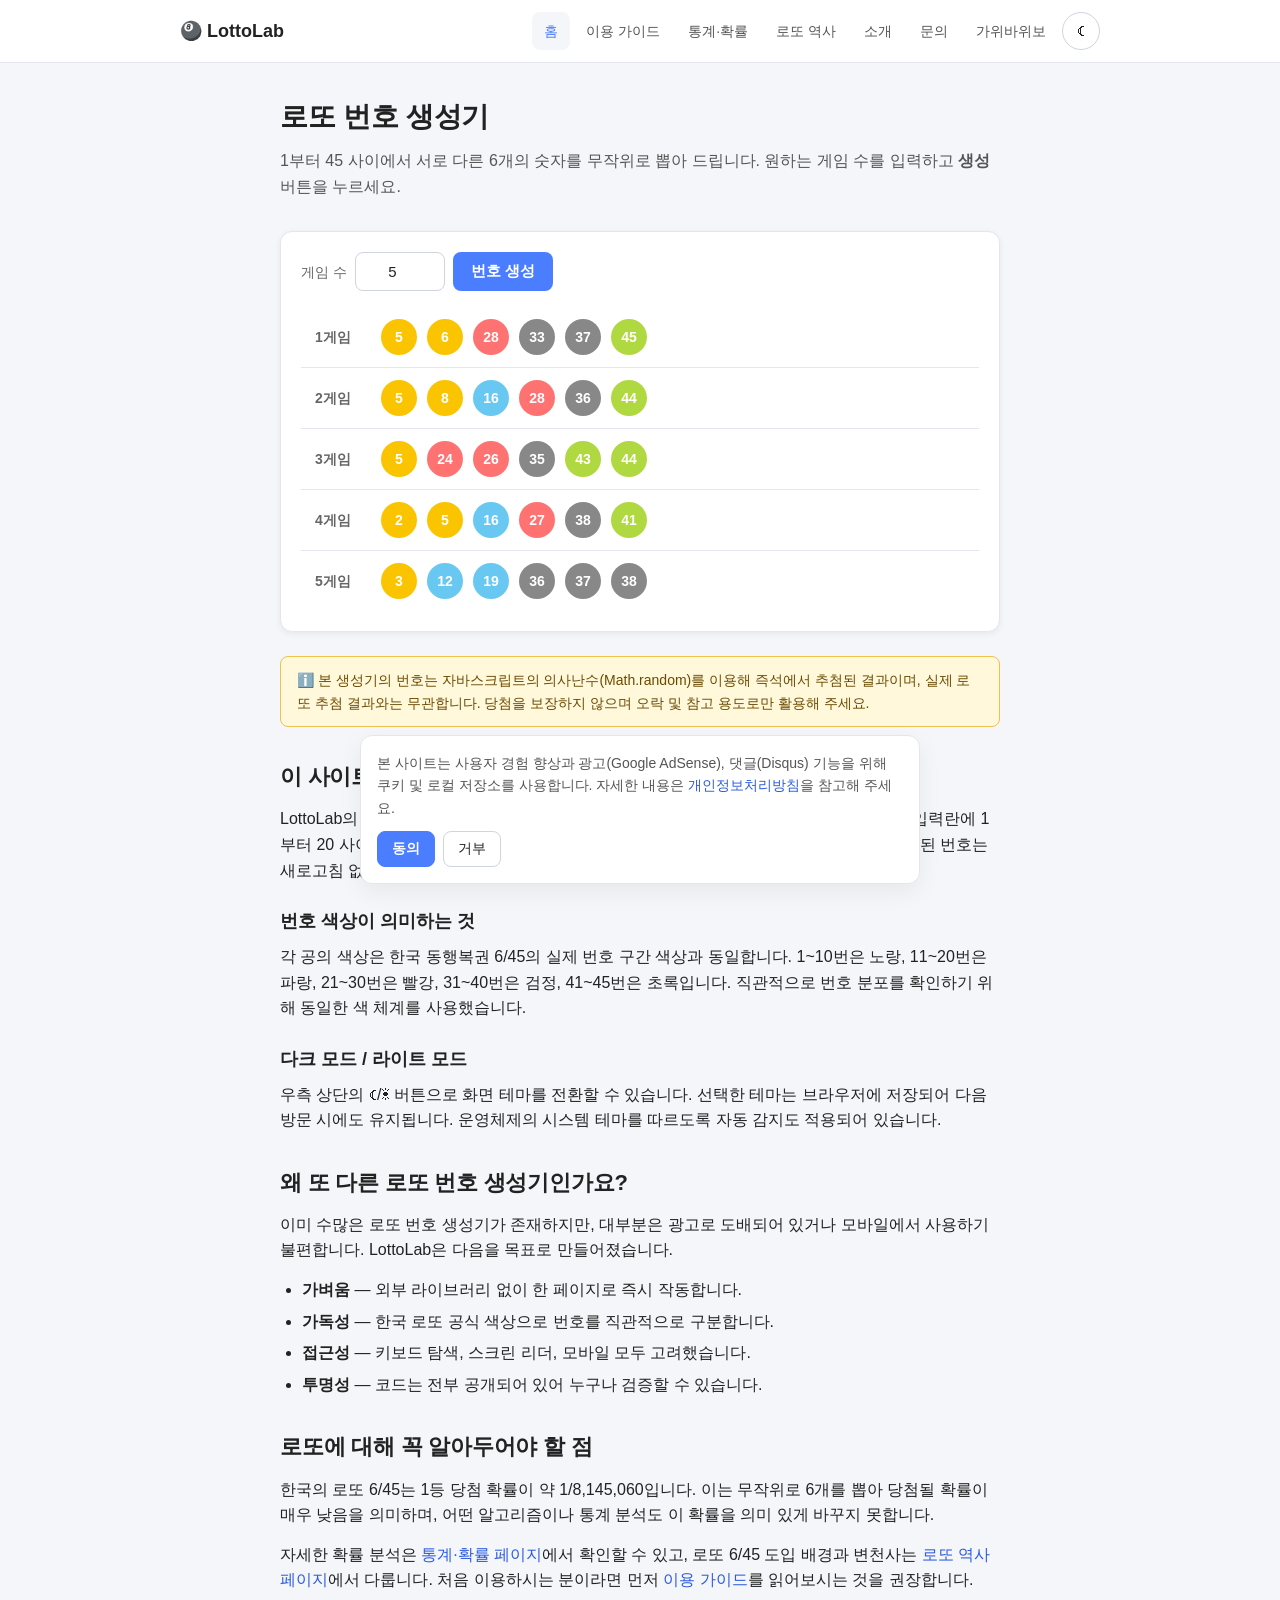
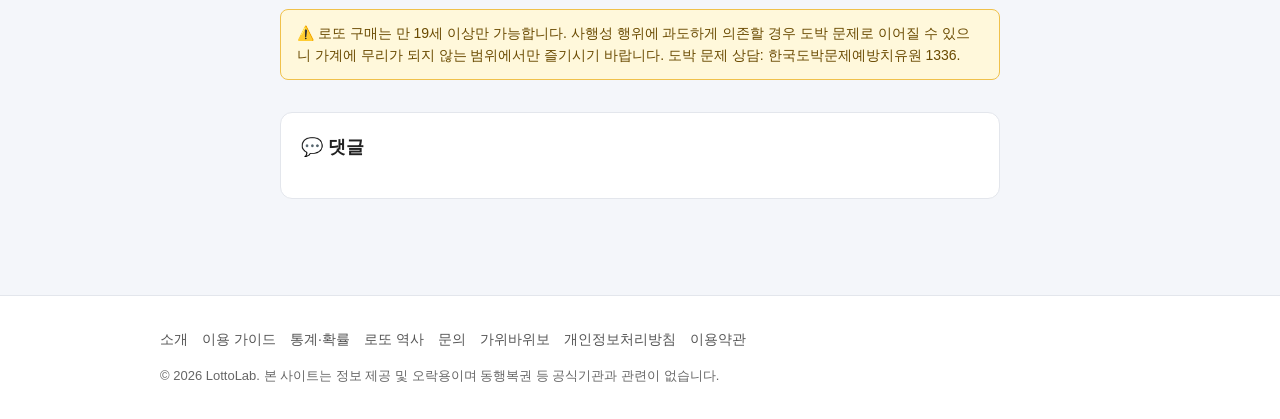
==== commit a4eff229: "Integrate rock paper scissors page into site navigation Add 가위바위보 link to header nav and footer of a" ====
--- a/index.html
+++ b/index.html
@@ -47,6 +47,7 @@
       <a href="history.html">로또 역사</a>
       <a href="about.html">소개</a>
       <a href="contact.html">문의</a>
+      <a href="rps.html">가위바위보</a>
       <button class="theme-toggle" onclick="toggleTheme()" id="themeBtn" aria-label="테마 전환">☾</button>
     </nav>
   </div>
@@ -139,6 +140,7 @@
       <a href="statistics.html">통계·확률</a>
       <a href="history.html">로또 역사</a>
       <a href="contact.html">문의</a>
+      <a href="rps.html">가위바위보</a>
       <a href="privacy.html">개인정보처리방침</a>
       <a href="terms.html">이용약관</a>
     </div>
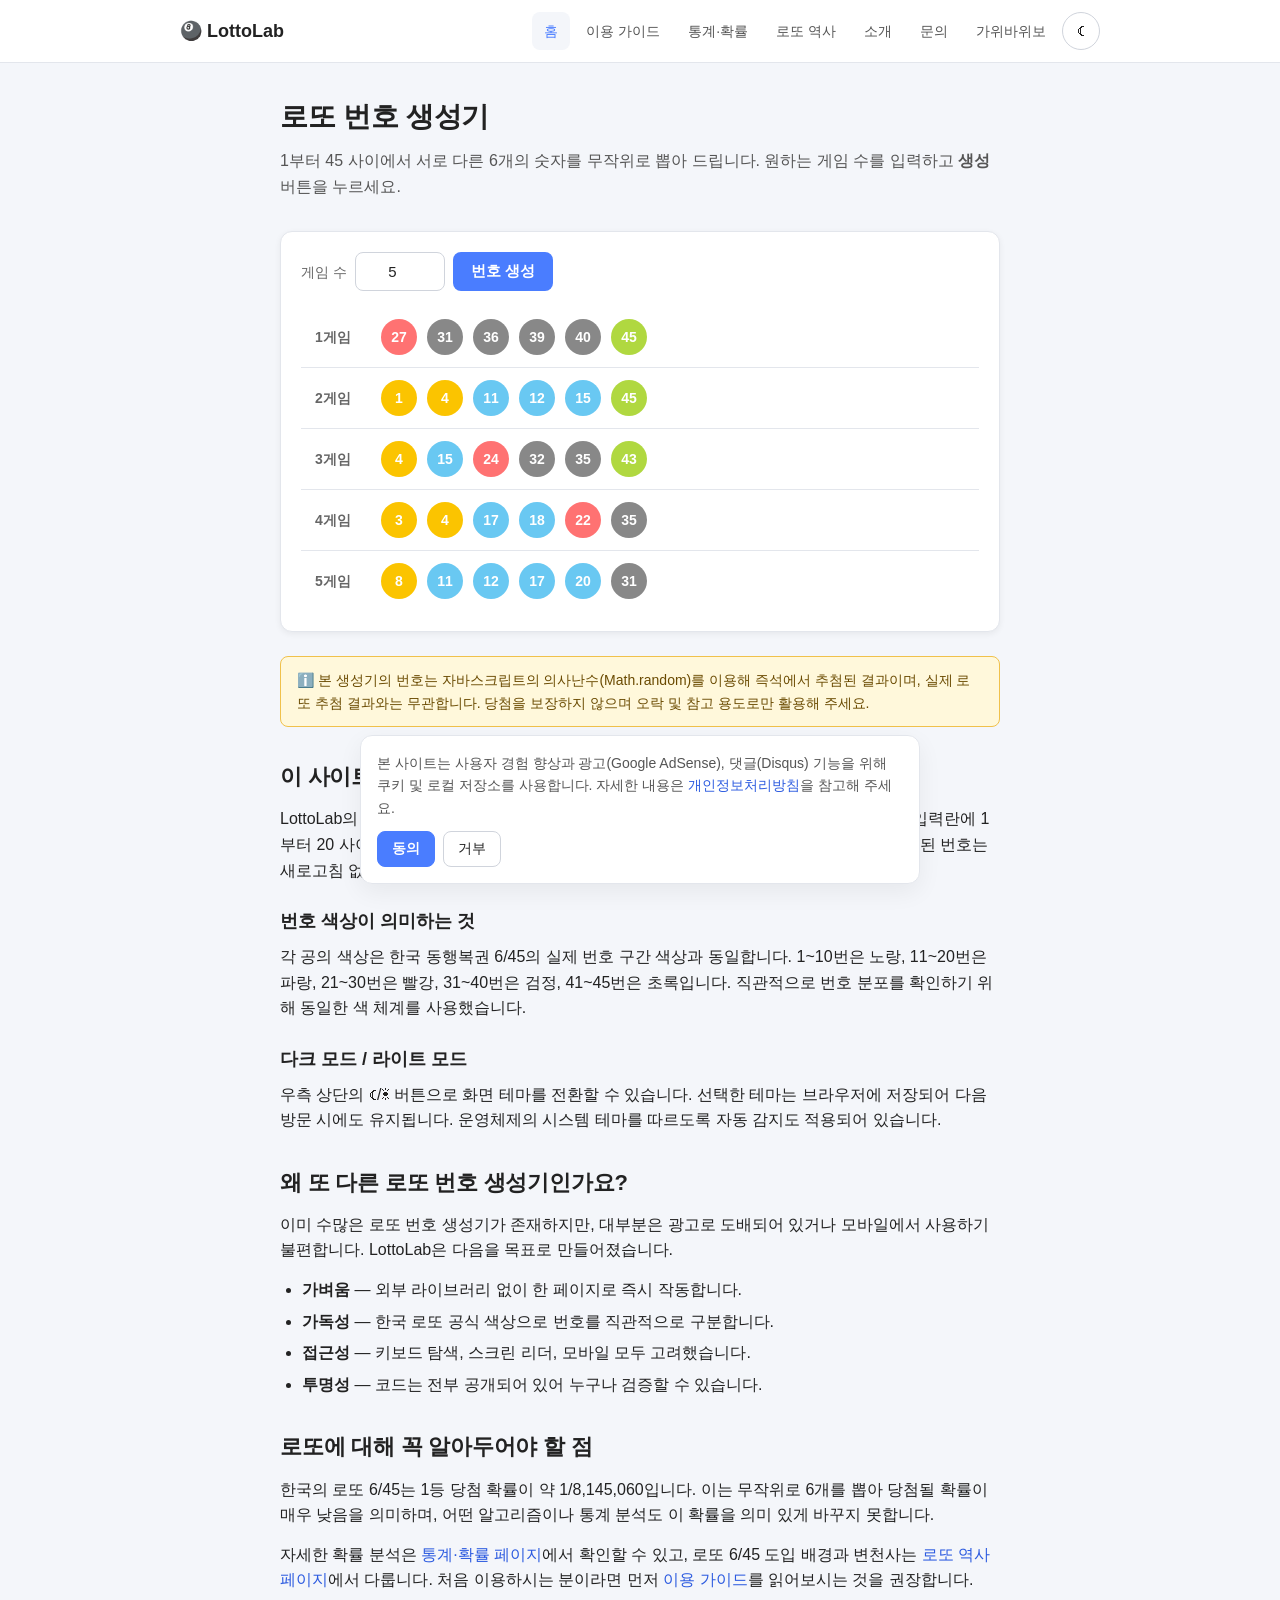
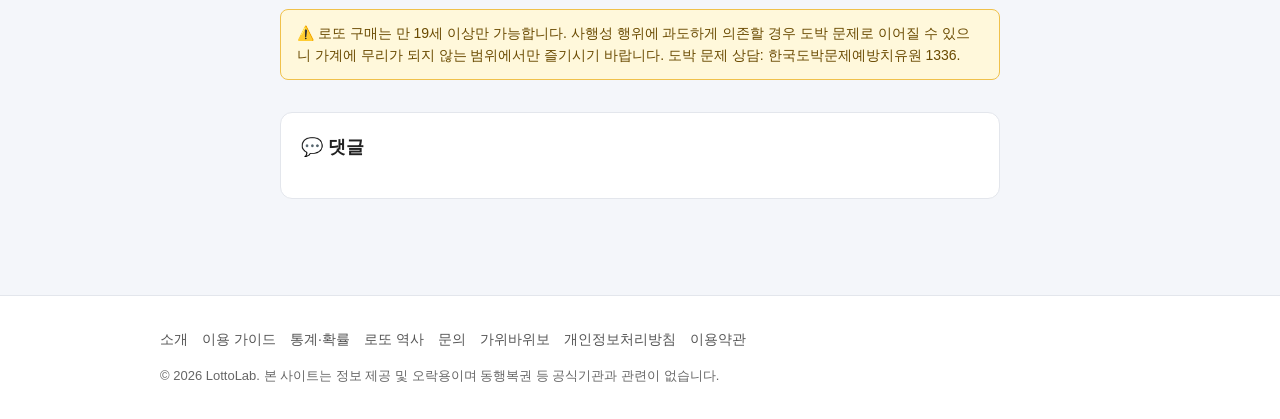
==== commit 1c1df162: "Add Google Analytics tag to all pages Insert gtag.js snippet (G-F10JFKS28L) right after <head> on ev" ====
--- a/index.html
+++ b/index.html
@@ -1,6 +1,15 @@
 <!DOCTYPE html>
 <html lang="ko">
 <head>
+<!-- Google tag (gtag.js) -->
+<script async src="https://www.googletagmanager.com/gtag/js?id=G-F10JFKS28L"></script>
+<script>
+  window.dataLayer = window.dataLayer || [];
+  function gtag(){dataLayer.push(arguments);}
+  gtag('js', new Date());
+
+  gtag('config', 'G-F10JFKS28L');
+</script>
 <meta charset="UTF-8">
 <meta name="viewport" content="width=device-width, initial-scale=1">
 <title>로또 번호 생성기 — 무료로 6/45 번호 추천 | LottoLab</title>
